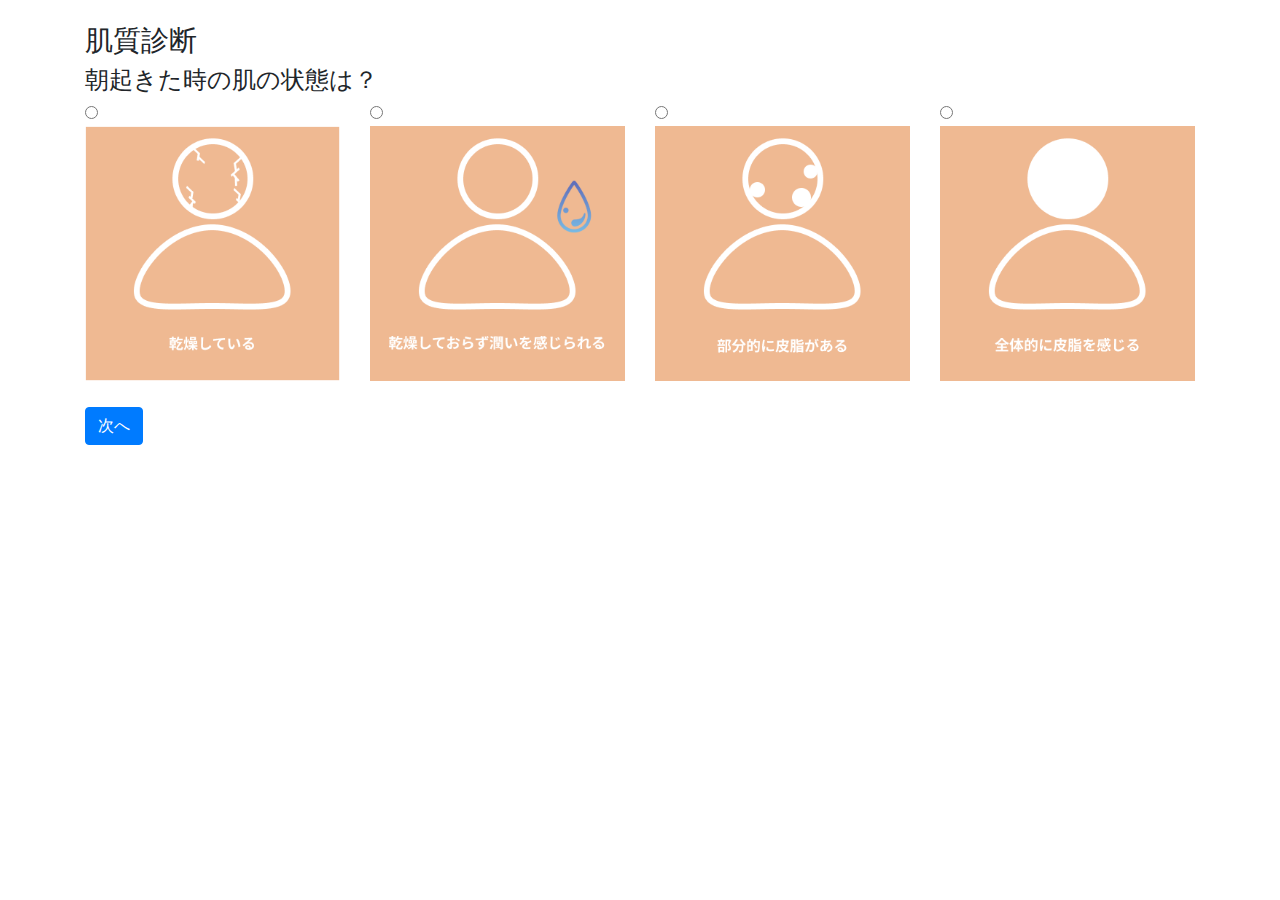
==== docs/skin.html @ 7d5ae9a3 "Add files via upload" ====
<!DOCTYPE html>
<html lang="ja">
<head>
    <meta charset="UTF-8">
    <meta name="viewport" content="width=device-width, initial-scale=1.0">
    <title>肌質診断</title>
    <link rel="stylesheet" href="https://stackpath.bootstrapcdn.com/bootstrap/4.5.2/css/bootstrap.min.css">
    <style>
        /* 画像のサイズ調整 */
        .image-options img {
            width: 100%;
            height: auto;
        }
        /* ラベルの間隔を調整 */
        .image-options label {
            margin-bottom: 10px;
        }
    </style>
</head>
<body>
    <div class="container">
        <h3 class="mt-4">肌質診断</h3>
        
        <!-- 質問1 -->
        <div class="form-page" id="question-1">
            <h4>朝起きた時の肌の状態は？</h4>
            <div class="row image-options">
                <div class="col-6 col-md-3">
                    <label><input type="radio" name="skin_question_1" value="乾燥肌" required><img src="images/kansou.png" alt="乾燥肌" class="img-fluid"></label>
                </div>
                <div class="col-6 col-md-3">
                    <label><input type="radio" name="skin_question_1" value="普通肌" required><img src="images/uruoi.png" alt="普通肌" class="img-fluid"></label>
                </div>
                <div class="col-6 col-md-3">
                    <label><input type="radio" name="skin_question_1" value="混合肌" required><img src="images/bubun.png" alt="混合肌" class="img-fluid"></label>
                </div>
                <div class="col-6 col-md-3">
                    <label><input type="radio" name="skin_question_1" value="脂性肌" required><img src="images/zentai.png" alt="脂性肌" class="img-fluid"></label>
                </div>
            </div>
            <button type="button" class="btn btn-primary mt-3" onclick="nextPage()">次へ</button>
        </div>

        <!-- 質問2 -->
        <div class="form-page" id="question-2" style="display: none;">
            <h4>洗顔後の肌の状態は？</h4>
            <div class="row image-options">
                <div class="col-6 col-md-3">
                    <label><input type="radio" name="skin_question_2" value="乾燥肌" required><img src="images/Figma basics (12).png" alt="乾燥肌" class="img-fluid"></label>
                </div>
                <div class="col-6 col-md-3">
                    <label><input type="radio" name="skin_question_2" value="普通肌" required><img src="images/Figma basics (13).png" alt="普通肌" class="img-fluid"></label>
                </div>
                <div class="col-6 col-md-3">
                    <label><input type="radio" name="skin_question_2" value="混合肌" required><img src="images/Figma basics (15).png" alt="混合肌" class="img-fluid"></label>
                </div>
                <div class="col-6 col-md-3">
                    <label><input type="radio" name="skin_question_2" value="脂性肌" required><img src="images/Figma basics (14).png" alt="脂性肌" class="img-fluid"></label>
                </div>
            </div>
            <button type="button" class="btn btn-secondary mt-3" onclick="prevPage()">前へ</button>
            <button type="button" class="btn btn-primary mt-3" onclick="nextPage()">次へ</button>
        </div>

        <!-- 質問3 -->
        <div class="form-page" id="question-3" style="display: none;">
            <h4>肌のテカリは気になる？</h4>
            <div class="row image-options">
                <div class="col-6 col-md-4">
                    <label><input type="radio" name="skin_question_3" value="脂性肌" required><img src="images/Figma basics (2).png" alt="脂性肌" class="img-fluid"></label>
                </div>
                <div class="col-6 col-md-4">
                    <label><input type="radio" name="skin_question_3" value="普通肌,混合肌" required><img src="images/Figma basics (3).png" alt="混合肌" class="img-fluid"></label>
                </div>
                <div class="col-6 col-md-4">
                    <label><input type="radio" name="skin_question_3" value="普通肌,乾燥肌" required><img src="images/Figma basics (4).png" alt="普通肌" class="img-fluid"></label>
                </div>
            </div>
            <button type="button" class="btn btn-secondary mt-3" onclick="prevPage()">前へ</button>
            <button type="button" class="btn btn-primary mt-3" onclick="nextPage()">次へ</button>
        </div>

        <!-- 質問4 -->
        <div class="form-page" id="question-4" style="display: none;">
            <h4>Tゾーンと頬で肌質は違う？</h4>
            <div class="row image-options">
                <div class="col-6 col-md-3">
                    <label><input type="radio" name="skin_question_4" value="混合肌" required><img src="images/無題 (2).png" alt="混合肌,脂性肌" class="img-fluid"></label>
                </div>
                <div class="col-6 col-md-3">
                    <label><input type="radio" name="skin_question_4" value="普通肌" required><img src="images/無題 (3).png" alt="普通肌,乾燥肌" class="img-fluid"></label>
                </div>
            </div>
            <button type="button" class="btn btn-secondary mt-3" onclick="prevPage()">前へ</button>
            <button type="button" class="btn btn-primary mt-3" onclick="nextPage()">次へ</button>
        </div>

        <!-- 質問5 -->
        <div class="form-page" id="question-5" style="display: none;">
            <h4>夏と冬どちらの方が毛穴が気になる？</h4>
            <div class="row image-options">
                <div class="col-6 col-md-3">
                    <label><input type="radio" name="skin_question_5" value="脂性肌" required><img src="images/Figma basics (6).png" alt="脂性肌" class="img-fluid"></label>
                </div>
                <div class="col-6 col-md-3">
                    <label><input type="radio" name="skin_question_5" value="乾燥肌" required><img src="images/Figma basics (5).png" alt="乾燥肌" class="img-fluid"></label>
                </div>
            </div>
            <button type="button" class="btn btn-secondary mt-3" onclick="prevPage()">前へ</button>
            <button type="button" class="btn btn-primary mt-3" onclick="nextPage()">次へ</button>
        </div>

        <!-- 質問6 -->
        <div class="form-page" id="question-6" style="display: none;">
            <h4>メイクの崩れ方は？</h4>
            <div class="row image-options">
                <div class="col-6 col-md-3">
                    <label><input type="radio" name="skin_question_6" value="乾燥肌" required><img src="images/Figma basics (7).png" alt="乾燥肌" class="img-fluid"></label>
                </div>
                <div class="col-6 col-md-3">
                    <label><input type="radio" name="skin_question_6" value="普通肌" required><img src="images/Figma basics (8).png" alt="混合肌" class="img-fluid"></label>
                </div>
                <div class="col-6 col-md-3">
                    <label><input type="radio" name="skin_question_6" value="混合肌" required><img src="images/Figma basics (9).png" alt="脂性肌" class="img-fluid"></label>
                </div>
            </div>
            <button type="button" class="btn btn-secondary mt-3" onclick="prevPage()">前へ</button>
            <button type="button" class="btn btn-primary mt-3" onclick="nextPage()">次へ</button>
        </div>

        <!-- 診断結果ページ -->
        <div id="result-page" style="display: none;">
            <h4>診断結果</h4>
            <p id="result"></p>
            <button type="button" class="btn btn-secondary mt-3" onclick="prevPage()">前へ</button>
            <button type="button" class="btn btn-primary mt-3" onclick="goHome()">ホームへ</button>
        </div>
    </div>

    <script>
        let currentPage = 1;
        const totalPages = 6;

        function showPage(page) {
            for (let i = 1; i <= totalPages; i++) {
                document.getElementById(`question-${i}`).style.display = 'none';
            }
            document.getElementById('result-page').style.display = 'none';

            if (page > totalPages) {
                displayResult();
                document.getElementById('result-page').style.display = 'block';
            } else {
                document.getElementById(`question-${page}`).style.display = 'block';
            }
        }

        function nextPage() {
            if (currentPage < totalPages + 1) {
                currentPage++;
                showPage(currentPage);
            }
        }

        function prevPage() {
            if (currentPage > 1) {
                currentPage--;
                showPage(currentPage);
            }
        }

        function displayResult() {
            let counts = {};
            const selectedOptions = document.querySelectorAll('input[type="radio"]:checked');
            selectedOptions.forEach(option => {
                const skinType = option.value;
                counts[skinType] = (counts[skinType] || 0) + 1;
            });

            let mostCommonSkinType = null;
            let maxCount = 0;
            for (let type in counts) {
                if (counts[type] > maxCount) {
                    maxCount = counts[type];
                    mostCommonSkinType = type;
                }
            }
            document.getElementById('result').textContent = `あなたの肌質は: ${mostCommonSkinType}`;
        }

        // ホームへボタンを追加
        function goHome() {
            window.location.href = "index.html"; // index.htmlに遷移
        }
    </script>
</body>
</html>
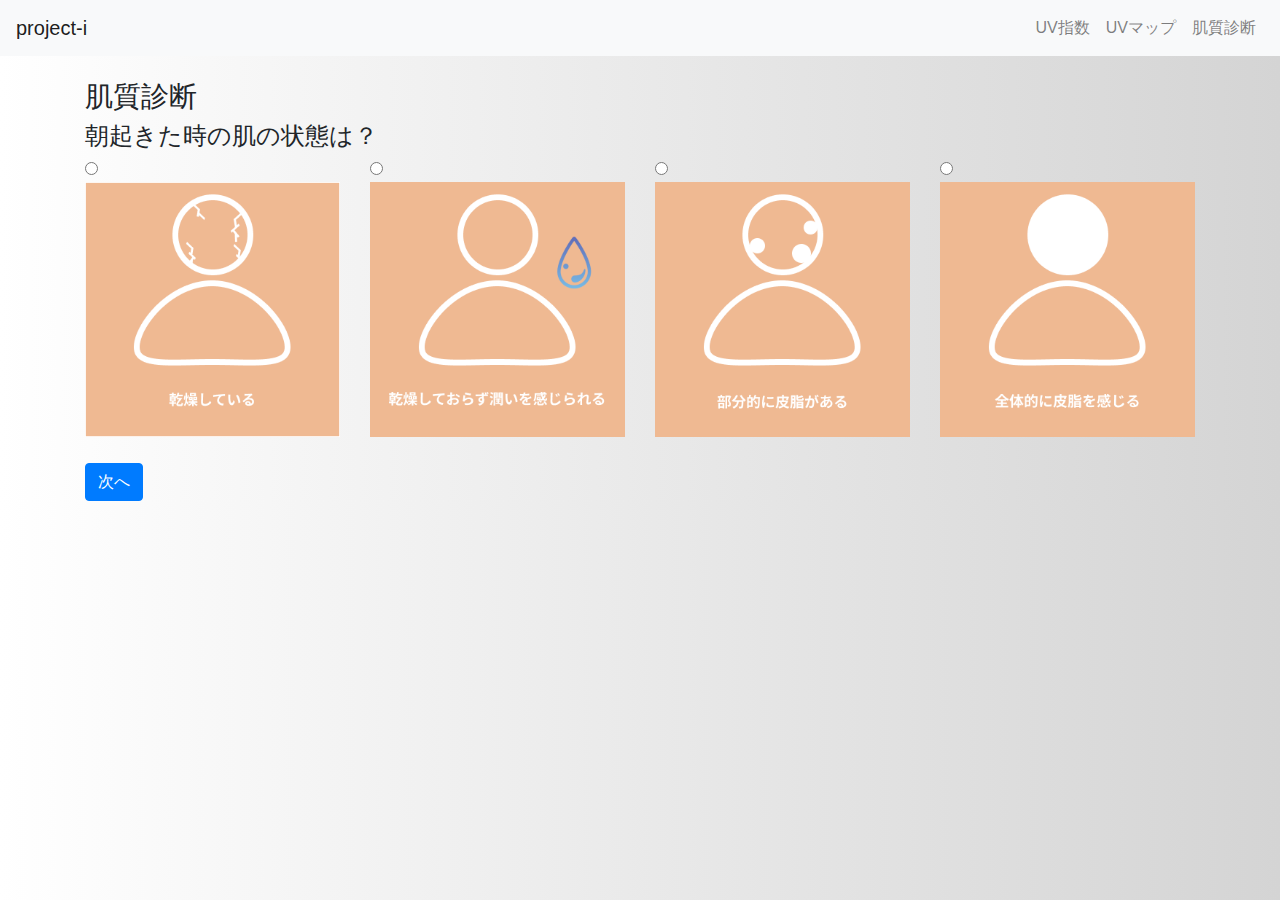
==== commit 3c6f8126: "Add files via upload" ====
--- a/docs/skin.html
+++ b/docs/skin.html
@@ -6,6 +6,9 @@
     <title>肌質診断</title>
     <link rel="stylesheet" href="https://stackpath.bootstrapcdn.com/bootstrap/4.5.2/css/bootstrap.min.css">
     <style>
+        body {
+      background: linear-gradient(to right, #ffffff, #d4d4d4); /* 左から右への薄いオレンジグラデーション */
+    }
         /* 画像のサイズ調整 */
         .image-options img {
             width: 100%;
@@ -18,6 +21,25 @@
     </style>
 </head>
 <body>
+    <nav class="navbar navbar-expand-lg navbar-light bg-light">
+        <a class="navbar-brand" href="index.html">project-i</a>
+        <button class="navbar-toggler" type="button" data-toggle="collapse" data-target="#navbarNav" aria-controls="navbarNav" aria-expanded="false" aria-label="Toggle navigation">
+          <span class="navbar-toggler-icon"></span>
+        </button>
+        <div class="collapse navbar-collapse" id="navbarNav">
+          <ul class="navbar-nav ml-auto">
+            <li class="nav-item">
+              <a class="nav-link" href="uvindex.html">UV指数</a>
+            </li>
+            <li class="nav-item">
+              <a class="nav-link" href="uvmap.html">UVマップ</a>
+            </li>
+            <li class="nav-item">
+              <a class="nav-link" href="skin.html">肌質診断</a>
+            </li>
+          </ul>
+        </div>
+      </nav>
     <div class="container">
         <h3 class="mt-4">肌質診断</h3>
         
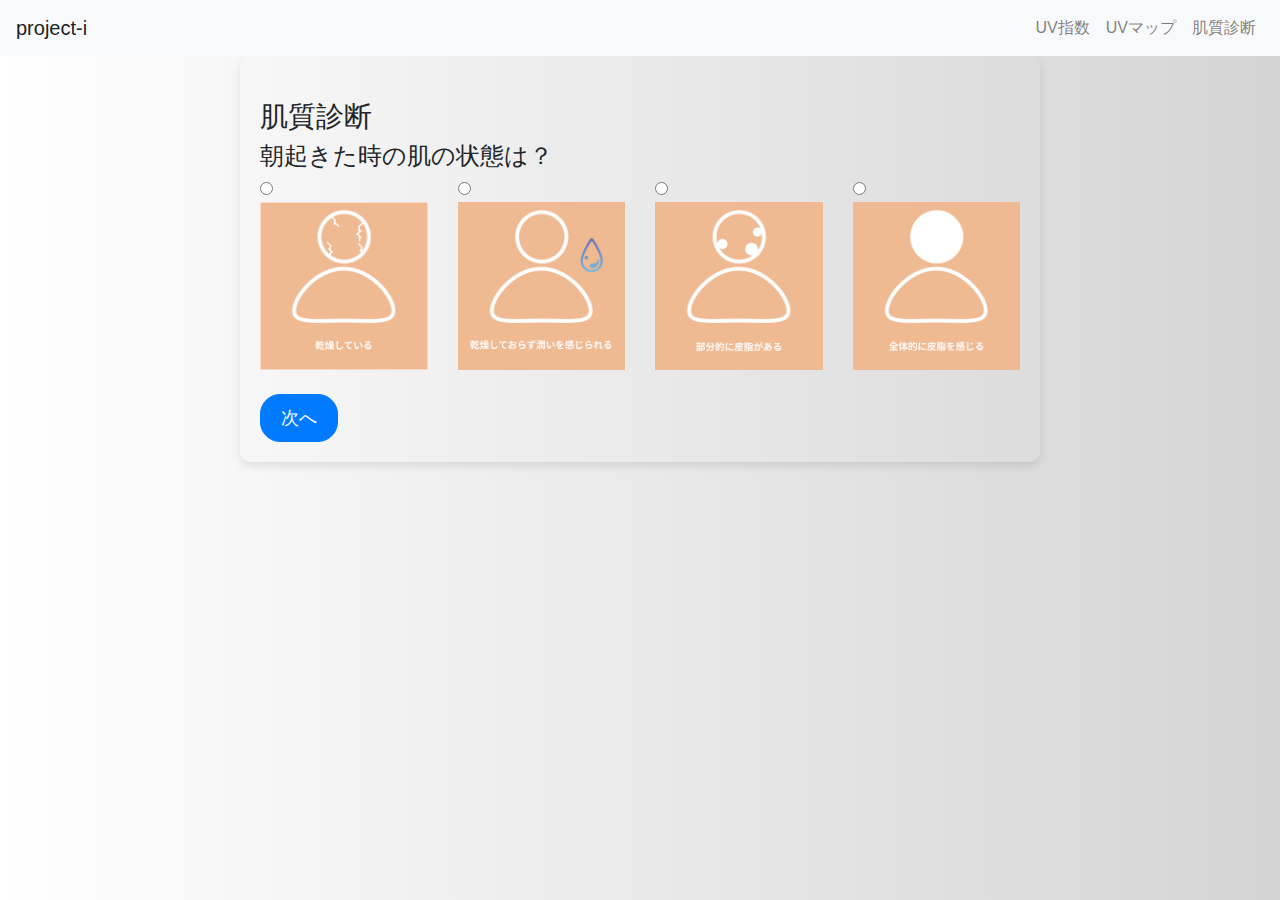
==== commit c637b587: "Add files via upload" ====
--- a/docs/skin.html
+++ b/docs/skin.html
@@ -7,17 +7,99 @@
     <link rel="stylesheet" href="https://stackpath.bootstrapcdn.com/bootstrap/4.5.2/css/bootstrap.min.css">
     <style>
         body {
-      background: linear-gradient(to right, #ffffff, #d4d4d4); /* 左から右への薄いオレンジグラデーション */
-    }
-        /* 画像のサイズ調整 */
+            background: linear-gradient(to right, #ffffff, #d4d4d4);
+            font-family: 'Arial', sans-serif;
+        }
+        .container {
+            max-width: 800px;
+            margin: auto;
+            padding: 20px;
+            border-radius: 10px;
+            box-shadow: 0 4px 10px rgba(0, 0, 0, 0.1);
+        }
+        .btn {
+            border-radius: 20px;
+            padding: 10px 20px;
+            font-size: 1.1em;
+        }
+        .image-item {
+            transition: transform 0.2s;
+        }
+        .image-item:hover {
+            transform: scale(1.05);
+        }
         .image-options img {
             width: 100%;
             height: auto;
         }
-        /* ラベルの間隔を調整 */
-        .image-options label {
-            margin-bottom: 10px;
-        }
+        .image-display img {
+            max-width: 100%;
+            height: auto;
+        }
+        .description {
+            font-size: 1.2em;
+            margin-top: 10px;
+        }
+
+        #result-page .image-display {
+        display: flex; /* 画像を横並びに */
+        justify-content: center; /* コンテンツを中央揃え */
+        flex-wrap: wrap; /* 横幅が足りない場合は折り返す */
+        gap: 20px; /* 画像間のスペース */
+    }
+
+    #result-page .image-item {
+        display: flex;
+        flex-direction: column; /* 縦方向に配置 */
+        align-items: center; /* 中央揃え */
+        max-width: 250px; /* 必要に応じて画像幅を制限 */
+    }
+
+    #result-page .image-item img {
+        max-width: 100%; /* 幅をコンテナに合わせる */
+        max-height: 300px; /* 最大高さを調整 */
+        height: auto; /* 高さを自動調整 */
+        border-radius: 8px; /* 角を丸める（必要なら） */
+        margin-bottom: 10px; /* 画像と説明文の間の余白 */
+    }
+
+    #result-page .image-item .description {
+        font-size: 1.1em; /* 説明文のサイズ調整 */
+        text-align: center; /* 説明文を中央揃え */
+        color: #333; /* テキストの色 */
+    }
+
+    #result-page {
+        text-align: center; /* テキストを中央揃え */
+        padding: 20px; /* パディングを追加 */
+        background-color: #f9f9f9; /* 背景色を追加 */
+        border-radius: 10px; /* 角を丸める */
+        box-shadow: 0 4px 10px rgba(0, 0, 0, 0.1); /* シャドウを追加 */
+    }
+
+    #result {
+        font-size: 1.5em; /* フォントサイズを大きく */
+        font-weight: bold; /* 太字にする */
+        margin-bottom: 20px; /* 下のマージンを追加 */
+        color: #333; /* テキストの色 */
+    }
+
+    .image-display {
+        display: flex; /* 画像を横並びに */
+        justify-content: center; /* 中央揃え */
+        flex-wrap: wrap; /* 折り返し */
+        gap: 15px; /* 画像間のスペース */
+    }
+
+    .image-item {
+        max-width: 200px; /* 画像の最大幅を設定 */
+        text-align: center; /* 説明文を中央揃え */
+    }
+
+    .description {
+        font-size: 1em; /* 説明文のサイズ調整 */
+        color: #666; /* 説明文の色 */
+    }
     </style>
 </head>
 <body>
@@ -48,16 +130,16 @@
             <h4>朝起きた時の肌の状態は？</h4>
             <div class="row image-options">
                 <div class="col-6 col-md-3">
-                    <label><input type="radio" name="skin_question_1" value="乾燥肌" required><img src="images/kansou.png" alt="乾燥肌" class="img-fluid"></label>
-                </div>
-                <div class="col-6 col-md-3">
-                    <label><input type="radio" name="skin_question_1" value="普通肌" required><img src="images/uruoi.png" alt="普通肌" class="img-fluid"></label>
-                </div>
-                <div class="col-6 col-md-3">
-                    <label><input type="radio" name="skin_question_1" value="混合肌" required><img src="images/bubun.png" alt="混合肌" class="img-fluid"></label>
-                </div>
-                <div class="col-6 col-md-3">
-                    <label><input type="radio" name="skin_question_1" value="脂性肌" required><img src="images/zentai.png" alt="脂性肌" class="img-fluid"></label>
+                    <label><input type="radio" name="skin_question_1" value="乾燥肌" required><img src="images/kansou.png" alt="乾燥肌"></label>
+                </div>
+                <div class="col-6 col-md-3">
+                    <label><input type="radio" name="skin_question_1" value="普通肌" required><img src="images/uruoi.png" alt="普通肌"></label>
+                </div>
+                <div class="col-6 col-md-3">
+                    <label><input type="radio" name="skin_question_1" value="混合肌" required><img src="images/bubun.png" alt="混合肌"></label>
+                </div>
+                <div class="col-6 col-md-3">
+                    <label><input type="radio" name="skin_question_1" value="脂性肌" required><img src="images/zentai.png" alt="脂性肌"></label>
                 </div>
             </div>
             <button type="button" class="btn btn-primary mt-3" onclick="nextPage()">次へ</button>
@@ -68,16 +150,16 @@
             <h4>洗顔後の肌の状態は？</h4>
             <div class="row image-options">
                 <div class="col-6 col-md-3">
-                    <label><input type="radio" name="skin_question_2" value="乾燥肌" required><img src="images/Figma basics (12).png" alt="乾燥肌" class="img-fluid"></label>
-                </div>
-                <div class="col-6 col-md-3">
-                    <label><input type="radio" name="skin_question_2" value="普通肌" required><img src="images/Figma basics (13).png" alt="普通肌" class="img-fluid"></label>
-                </div>
-                <div class="col-6 col-md-3">
-                    <label><input type="radio" name="skin_question_2" value="混合肌" required><img src="images/Figma basics (15).png" alt="混合肌" class="img-fluid"></label>
-                </div>
-                <div class="col-6 col-md-3">
-                    <label><input type="radio" name="skin_question_2" value="脂性肌" required><img src="images/Figma basics (14).png" alt="脂性肌" class="img-fluid"></label>
+                    <label><input type="radio" name="skin_question_2" value="乾燥肌" required><img src="images/Figma basics (12).png" alt="乾燥肌"></label>
+                </div>
+                <div class="col-6 col-md-3">
+                    <label><input type="radio" name="skin_question_2" value="普通肌" required><img src="images/Figma basics (13).png" alt="普通肌"></label>
+                </div>
+                <div class="col-6 col-md-3">
+                    <label><input type="radio" name="skin_question_2" value="混合肌" required><img src="images/Figma basics (15).png" alt="混合肌"></label>
+                </div>
+                <div class="col-6 col-md-3">
+                    <label><input type="radio" name="skin_question_2" value="脂性肌" required><img src="images/Figma basics (14).png" alt="脂性肌"></label>
                 </div>
             </div>
             <button type="button" class="btn btn-secondary mt-3" onclick="prevPage()">前へ</button>
@@ -89,20 +171,20 @@
             <h4>肌のテカリは気になる？</h4>
             <div class="row image-options">
                 <div class="col-6 col-md-4">
-                    <label><input type="radio" name="skin_question_3" value="脂性肌" required><img src="images/Figma basics (2).png" alt="脂性肌" class="img-fluid"></label>
+                    <label><input type="radio" name="skin_question_3" value="脂性肌" required><img src="images/Figma basics (2).png" alt="脂性肌"></label>
                 </div>
                 <div class="col-6 col-md-4">
-                    <label><input type="radio" name="skin_question_3" value="普通肌,混合肌" required><img src="images/Figma basics (3).png" alt="混合肌" class="img-fluid"></label>
+                    <label><input type="radio" name="skin_question_3" value="普通肌,混合肌" required><img src="images/Figma basics (3).png" alt="混合肌"></label>
                 </div>
                 <div class="col-6 col-md-4">
-                    <label><input type="radio" name="skin_question_3" value="普通肌,乾燥肌" required><img src="images/Figma basics (4).png" alt="普通肌" class="img-fluid"></label>
-                </div>
-            </div>
-            <button type="button" class="btn btn-secondary mt-3" onclick="prevPage()">前へ</button>
-            <button type="button" class="btn btn-primary mt-3" onclick="nextPage()">次へ</button>
-        </div>
-
-        <!-- 質問4 -->
+                    <label><input type="radio" name="skin_question_3" value="普通肌,乾燥肌" required><img src="images/Figma basics (4).png" alt="普通肌"></label>
+                </div>
+            </div>
+            <button type="button" class="btn btn-secondary mt-3" onclick="prevPage()">前へ</button>
+            <button type="button" class="btn btn-primary mt-3" onclick="nextPage()">次へ</button>
+        </div>
+
+                <!-- 質問4 -->
         <div class="form-page" id="question-4" style="display: none;">
             <h4>Tゾーンと頬で肌質は違う？</h4>
             <div class="row image-options">
@@ -154,7 +236,7 @@
         <div id="result-page" style="display: none;">
             <h4>診断結果</h4>
             <p id="result"></p>
-            <button type="button" class="btn btn-secondary mt-3" onclick="prevPage()">前へ</button>
+            <div id="images" class="image-display"></div>
             <button type="button" class="btn btn-primary mt-3" onclick="goHome()">ホームへ</button>
         </div>
     </div>
@@ -192,29 +274,81 @@
         }
 
         function displayResult() {
-            let counts = {};
-            const selectedOptions = document.querySelectorAll('input[type="radio"]:checked');
-            selectedOptions.forEach(option => {
-                const skinType = option.value;
-                counts[skinType] = (counts[skinType] || 0) + 1;
-            });
-
-            let mostCommonSkinType = null;
-            let maxCount = 0;
-            for (let type in counts) {
-                if (counts[type] > maxCount) {
-                    maxCount = counts[type];
-                    mostCommonSkinType = type;
-                }
-            }
-            document.getElementById('result').textContent = `あなたの肌質は: ${mostCommonSkinType}`;
-        }
-
-        // ホームへボタンを追加
+    let counts = {};
+    const selectedOptions = document.querySelectorAll('input[type="radio"]:checked');
+    selectedOptions.forEach(option => {
+        const skinType = option.value;
+        counts[skinType] = (counts[skinType] || 0) + 1;
+    });
+
+    let mostCommonSkinType = null;
+    let maxCount = 0;
+    for (let type in counts) {
+        if (counts[type] > maxCount) {
+            maxCount = counts[type];
+            mostCommonSkinType = type;
+        }
+    }
+
+    const resultElement = document.getElementById('result');
+    const imageContainer = document.getElementById('images');
+    imageContainer.innerHTML = ''; // 初期化
+
+    resultElement.textContent = `あなたの肌質は: ${mostCommonSkinType}`;
+
+    const recommendedSunscreen = "おすすめの日焼け止めは:";
+    const recommendationElement = document.createElement('p');
+    recommendationElement.textContent = recommendedSunscreen;
+    imageContainer.appendChild(recommendationElement);
+
+    const skinData = {
+        "乾燥肌": [
+            { src: "skinimg/k1.png", desc: "エクセル/プロテクティブ" },
+            { src: "skinimg/k2.png", desc: "espoir/ウォータースプラッシュサンクリーム" }
+        ],
+        "普通肌": [
+            { src: "skinimg/h1.png", desc: "&be" },
+            { src: "skinimg/h2.png", desc: "ちふれ/BBクリーム" }
+        ],
+        "混合肌": [
+            { src: "skinimg/ko1.png", desc: "ラ ロッシュ ポゼ" },
+            { src: "skinimg/ko2.png", desc: "チャコット・コスメティック" }
+        ],
+        "脂性肌": [
+            { src: "skinimg/s1.png", desc: "アリィー/クロノビューティージェル" },
+            { src: "skinimg/s2.png", desc: "ダルバ/ウォーターフルトーンアップサンクリーム" }
+        ]
+    };
+
+    if (skinData[mostCommonSkinType]) {
+        skinData[mostCommonSkinType].forEach(item => {
+            // 画像と説明文をまとめるコンテナを作成
+            const imageItem = document.createElement('div');
+            imageItem.className = 'image-item';
+
+            const imgElement = document.createElement('img');
+            imgElement.src = item.src;
+            imgElement.alt = mostCommonSkinType;
+            imageItem.appendChild(imgElement);
+
+            const descElement = document.createElement('p');
+            descElement.className = 'description';
+            descElement.textContent = item.desc;
+            imageItem.appendChild(descElement);
+
+            imageContainer.appendChild(imageItem);
+        });
+    }
+}
+
+
         function goHome() {
-            window.location.href = "index.html"; // index.htmlに遷移
-        }
+            window.location.href = "index.html";
+        }
+
+        showPage(currentPage);
     </script>
 </body>
 </html>
 
+
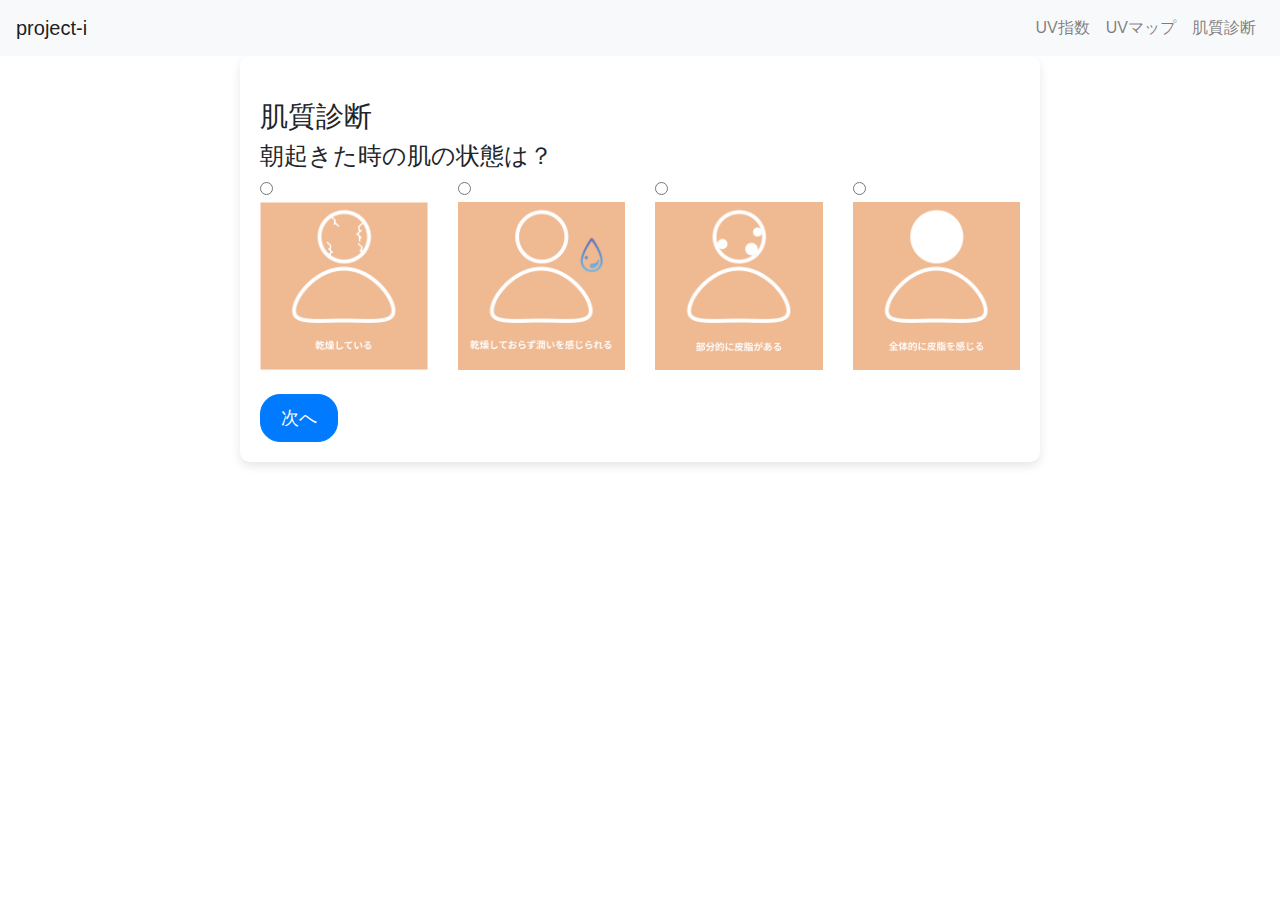
==== commit 94b25e3f: "Add files via upload" ====
--- a/docs/skin.html
+++ b/docs/skin.html
@@ -7,7 +7,6 @@
     <link rel="stylesheet" href="https://stackpath.bootstrapcdn.com/bootstrap/4.5.2/css/bootstrap.min.css">
     <style>
         body {
-            background: linear-gradient(to right, #ffffff, #d4d4d4);
             font-family: 'Arial', sans-serif;
         }
         .container {
